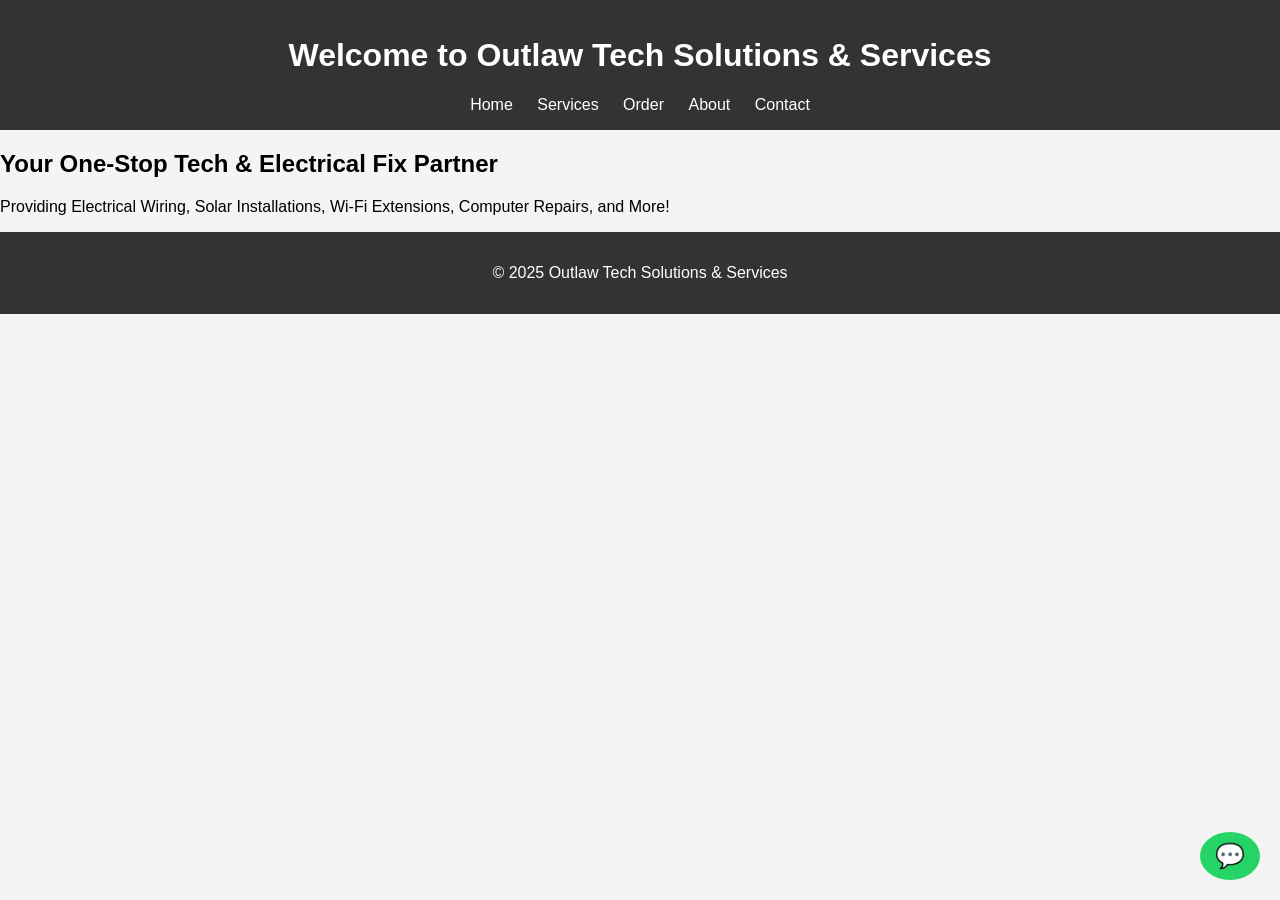
==== index.html @ 9701a8b5 "Add files via upload" ====
<!DOCTYPE html>
<html lang="en">
<head>
  <meta charset="UTF-8">
  <meta name="viewport" content="width=device-width, initial-scale=1.0">
  <title>Outlaw Tech Solutions & Services</title>
  <link rel="stylesheet" href="style.css">
</head>
<body>
  <header>
    <h1>Welcome to Outlaw Tech Solutions & Services</h1>
    <nav>
      <a href="index.html">Home</a>
      <a href="services.html">Services</a>
      <a href="order.html">Order</a>
      <a href="about.html">About</a>
      <a href="contact.html">Contact</a>
    </nav>
  </header>

  <main>
    <h2>Your One-Stop Tech & Electrical Fix Partner</h2>
    <p>Providing Electrical Wiring, Solar Installations, Wi-Fi Extensions, Computer Repairs, and More!</p>
  </main>

  <footer>
    <p>&copy; 2025 Outlaw Tech Solutions & Services</p>
  </footer>

  <!-- WhatsApp floating button -->
  <a href="https://wa.me/254724003765" class="whatsapp-float" target="_blank">💬</a>
</body>
</html>
---- style.css ----
body {
  font-family: Arial, sans-serif;
  margin: 0;
  padding: 0;
  background: #f4f4f4;
}
header, footer {
  background: #333;
  color: white;
  text-align: center;
  padding: 1em 0;
}
nav a {
  color: white;
  margin: 0 10px;
  text-decoration: none;
}
.whatsapp-float {
  position: fixed;
  bottom: 20px;
  right: 20px;
  background: #25D366;
  color: white;
  font-size: 24px;
  padding: 10px 15px;
  border-radius: 50%;
  text-decoration: none;
}
form {
  background: white;
  padding: 20px;
  margin: 20px auto;
  width: 80%;
  max-width: 500px;
  border-radius: 8px;
  box-shadow: 0 2px 5px rgba(0,0,0,0.1);
}
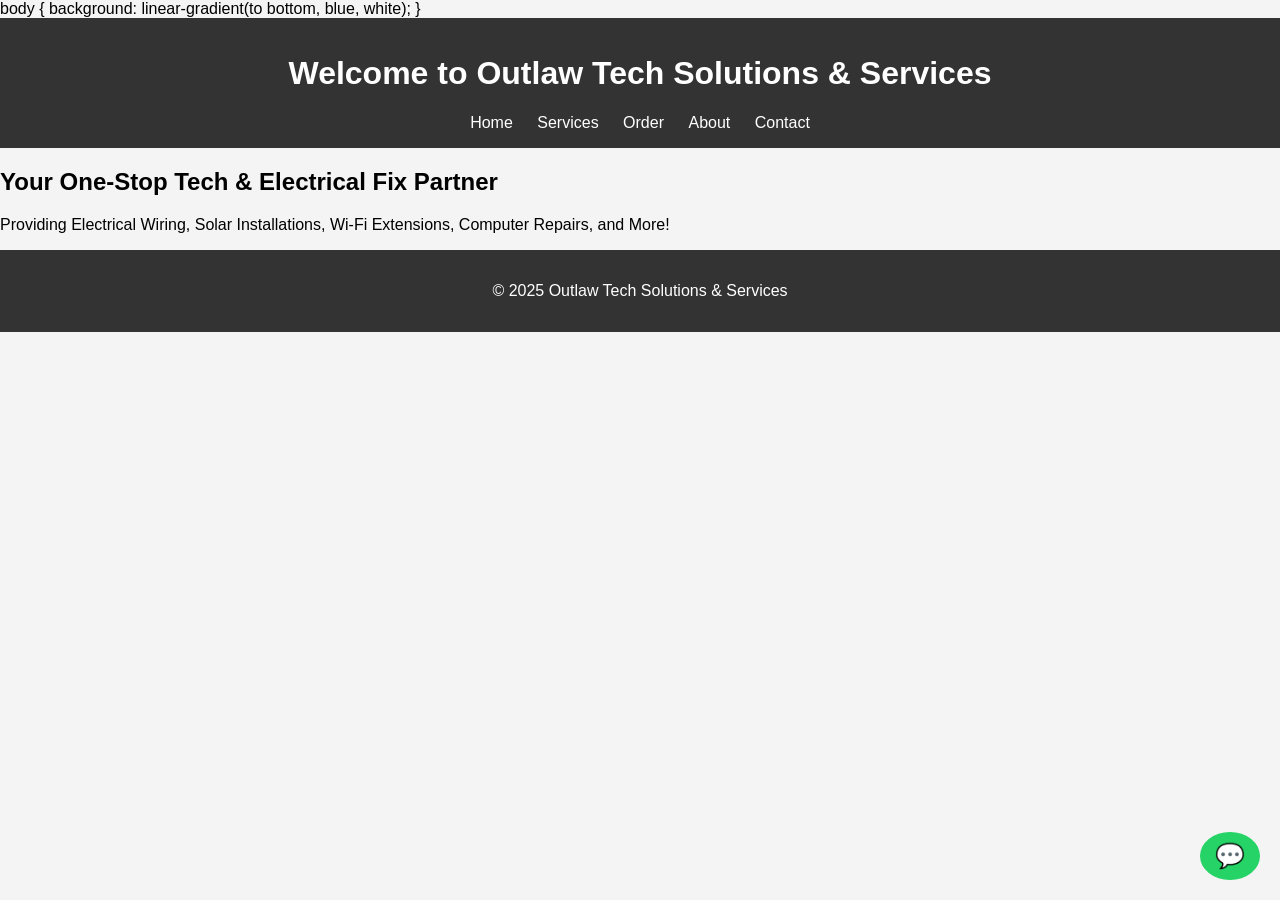
==== commit a08afd2e: "Add files via upload" ====
--- a/index.html
+++ b/index.html
@@ -1,3 +1,4 @@
+body { background: linear-gradient(to bottom, blue, white); }
 <!DOCTYPE html>
 <html lang="en">
 <head>
--- a/style.css
+++ b/style.css
@@ -2,10 +2,12 @@
   font-family: Arial, sans-serif;
   margin: 0;
   padding: 0;
-  background: #f4f4f4;
+  background: linear-gradient(to bottom, blue, white); /* updated */
+    background: #f4f4f4;
 }
 header, footer {
-  background: #333;
+  background: linear-gradient(to bottom, blue, white); /* updated */
+    background: #333;
   color: white;
   text-align: center;
   padding: 1em 0;
@@ -19,7 +21,8 @@
   position: fixed;
   bottom: 20px;
   right: 20px;
-  background: #25D366;
+  background: linear-gradient(to bottom, blue, white); /* updated */
+    background: #25D366;
   color: white;
   font-size: 24px;
   padding: 10px 15px;
@@ -27,7 +30,8 @@
   text-decoration: none;
 }
 form {
-  background: white;
+  background: linear-gradient(to bottom, blue, white); /* updated */
+    background: white;
   padding: 20px;
   margin: 20px auto;
   width: 80%;
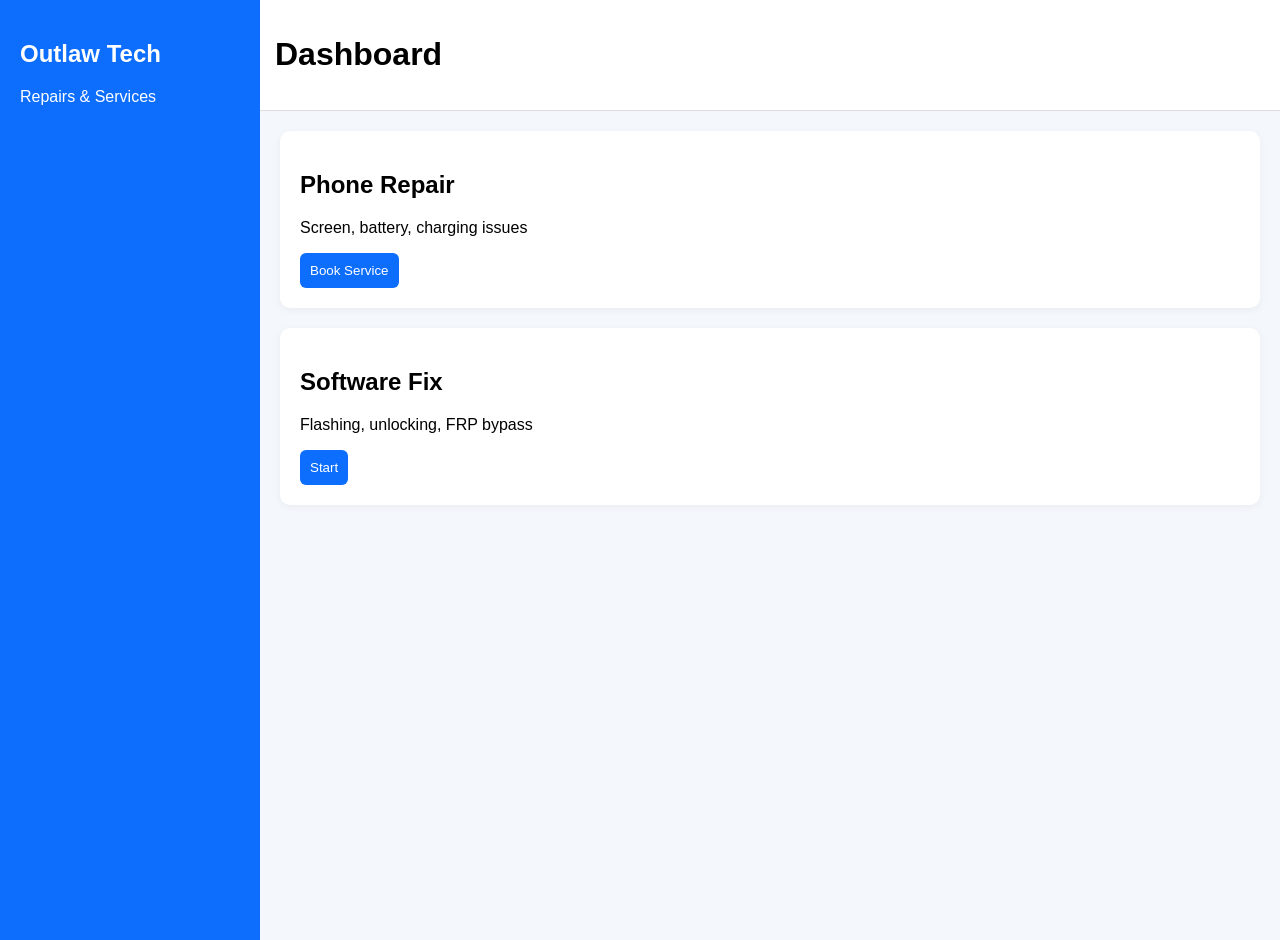
==== commit 515d2762: "Add files via upload" ====
--- a/index.html
+++ b/index.html
@@ -1,34 +1,34 @@
-body { background: linear-gradient(to bottom, blue, white); }
 <!DOCTYPE html>
-<html lang="en">
+<html>
 <head>
-  <meta charset="UTF-8">
-  <meta name="viewport" content="width=device-width, initial-scale=1.0">
-  <title>Outlaw Tech Solutions & Services</title>
-  <link rel="stylesheet" href="style.css">
+<meta charset="UTF-8">
+<title>Outlaw Tech Services</title>
+<link rel="stylesheet" href="style.css">
 </head>
 <body>
-  <header>
-    <h1>Welcome to Outlaw Tech Solutions & Services</h1>
-    <nav>
-      <a href="index.html">Home</a>
-      <a href="services.html">Services</a>
-      <a href="order.html">Order</a>
-      <a href="about.html">About</a>
-      <a href="contact.html">Contact</a>
-    </nav>
-  </header>
 
-  <main>
-    <h2>Your One-Stop Tech & Electrical Fix Partner</h2>
-    <p>Providing Electrical Wiring, Solar Installations, Wi-Fi Extensions, Computer Repairs, and More!</p>
-  </main>
+<div class="sidebar">
+    <h2>Outlaw Tech</h2>
+    <p>Repairs & Services</p>
+</div>
 
-  <footer>
-    <p>&copy; 2025 Outlaw Tech Solutions & Services</p>
-  </footer>
+<div class="main">
+    <div class="header">
+        <h1>Dashboard</h1>
+    </div>
 
-  <!-- WhatsApp floating button -->
-  <a href="https://wa.me/254724003765" class="whatsapp-float" target="_blank">💬</a>
+    <div class="card">
+        <h2>Phone Repair</h2>
+        <p>Screen, battery, charging issues</p>
+        <button>Book Service</button>
+    </div>
+
+    <div class="card">
+        <h2>Software Fix</h2>
+        <p>Flashing, unlocking, FRP bypass</p>
+        <button>Start</button>
+    </div>
+</div>
+
 </body>
-</html>+</html>
--- a/style.css
+++ b/style.css
@@ -1,41 +1,40 @@
 body {
-  font-family: Arial, sans-serif;
-  margin: 0;
-  padding: 0;
-  background: linear-gradient(to bottom, blue, white); /* updated */
-    background: #f4f4f4;
+    margin: 0;
+    font-family: Arial;
+    display: flex;
+    background: #f4f7fb;
 }
-header, footer {
-  background: linear-gradient(to bottom, blue, white); /* updated */
-    background: #333;
-  color: white;
-  text-align: center;
-  padding: 1em 0;
+
+.sidebar {
+    width: 220px;
+    height: 100vh;
+    background: #0d6efd;
+    color: white;
+    padding: 20px;
 }
-nav a {
-  color: white;
-  margin: 0 10px;
-  text-decoration: none;
+
+.main {
+    flex: 1;
 }
-.whatsapp-float {
-  position: fixed;
-  bottom: 20px;
-  right: 20px;
-  background: linear-gradient(to bottom, blue, white); /* updated */
-    background: #25D366;
-  color: white;
-  font-size: 24px;
-  padding: 10px 15px;
-  border-radius: 50%;
-  text-decoration: none;
+
+.header {
+    background: white;
+    padding: 15px;
+    border-bottom: 1px solid #ddd;
 }
-form {
-  background: linear-gradient(to bottom, blue, white); /* updated */
+
+.card {
     background: white;
-  padding: 20px;
-  margin: 20px auto;
-  width: 80%;
-  max-width: 500px;
-  border-radius: 8px;
-  box-shadow: 0 2px 5px rgba(0,0,0,0.1);
-}+    margin: 20px;
+    padding: 20px;
+    border-radius: 10px;
+    box-shadow: 0 2px 8px rgba(0,0,0,0.05);
+}
+
+button {
+    background: #0d6efd;
+    color: white;
+    border: none;
+    padding: 10px;
+    border-radius: 6px;
+}
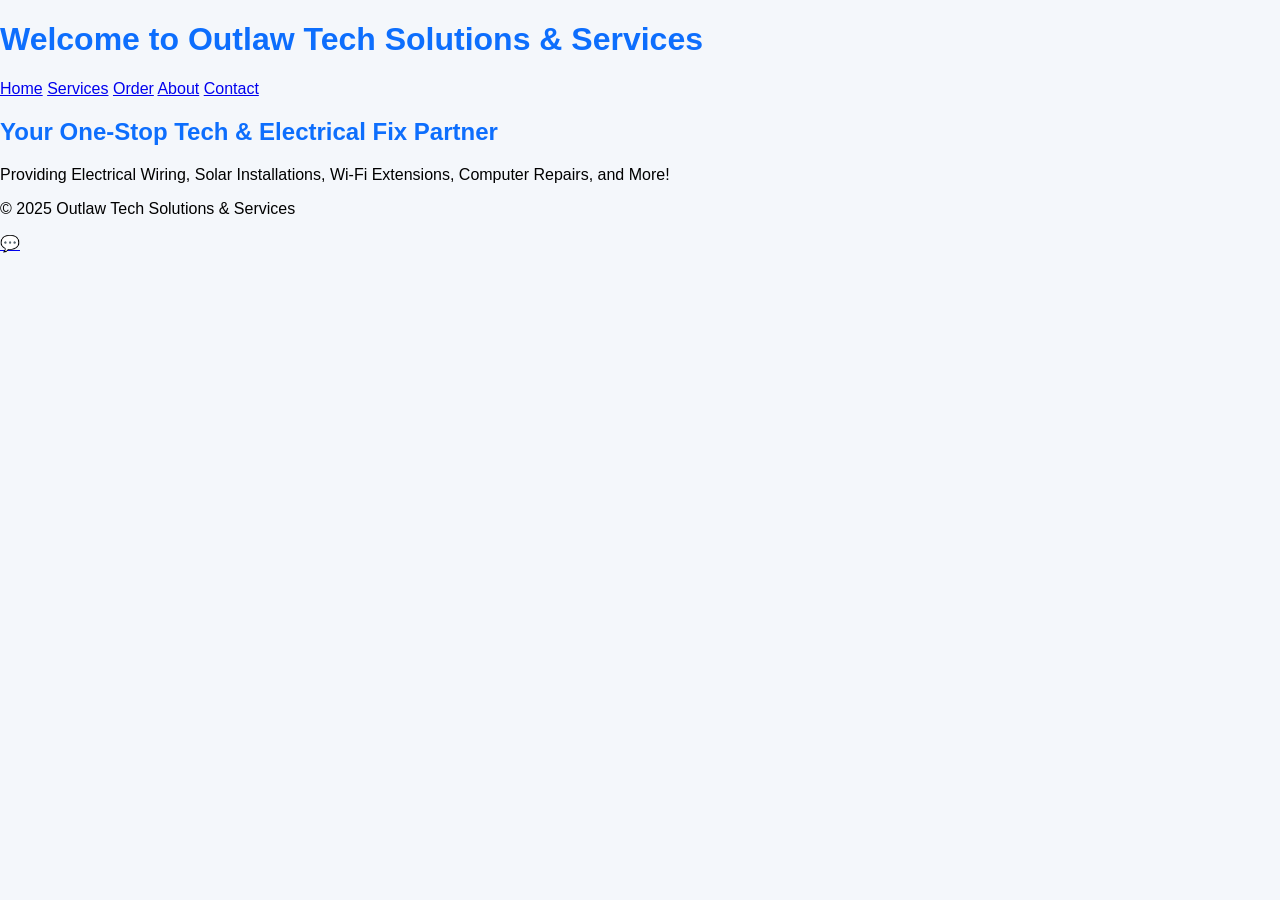
==== commit fd185263: "Add files via upload" ====
--- a/index.html
+++ b/index.html
@@ -1,34 +1,33 @@
 <!DOCTYPE html>
-<html>
+<html lang="en">
 <head>
-<meta charset="UTF-8">
-<title>Outlaw Tech Services</title>
-<link rel="stylesheet" href="style.css">
+  <meta charset="UTF-8">
+  <meta name="viewport" content="width=device-width, initial-scale=1.0">
+  <title>Outlaw Tech Solutions & Services</title>
+  <link rel="stylesheet" href="style.css">
 </head>
 <body>
+  <header>
+    <h1>Welcome to Outlaw Tech Solutions & Services</h1>
+    <nav>
+      <a href="index.html">Home</a>
+      <a href="services.html">Services</a>
+      <a href="order.html">Order</a>
+      <a href="about.html">About</a>
+      <a href="contact.html">Contact</a>
+    </nav>
+  </header>
 
-<div class="sidebar">
-    <h2>Outlaw Tech</h2>
-    <p>Repairs & Services</p>
-</div>
+  <main>
+    <h2>Your One-Stop Tech & Electrical Fix Partner</h2>
+    <p>Providing Electrical Wiring, Solar Installations, Wi-Fi Extensions, Computer Repairs, and More!</p>
+  </main>
 
-<div class="main">
-    <div class="header">
-        <h1>Dashboard</h1>
-    </div>
+  <footer>
+    <p>&copy; 2025 Outlaw Tech Solutions & Services</p>
+  </footer>
 
-    <div class="card">
-        <h2>Phone Repair</h2>
-        <p>Screen, battery, charging issues</p>
-        <button>Book Service</button>
-    </div>
-
-    <div class="card">
-        <h2>Software Fix</h2>
-        <p>Flashing, unlocking, FRP bypass</p>
-        <button>Start</button>
-    </div>
-</div>
-
+  <!-- WhatsApp floating button -->
+  <a href="https://wa.me/254724003765" class="whatsapp-float" target="_blank">💬</a>
 </body>
-</html>
+</html>
--- a/style.css
+++ b/style.css
@@ -1,40 +1,36 @@
 body {
     margin: 0;
-    font-family: Arial;
-    display: flex;
+    font-family: 'Segoe UI', Arial, sans-serif;
     background: #f4f7fb;
 }
-
 .sidebar {
-    width: 220px;
+    width: 230px;
     height: 100vh;
     background: #0d6efd;
     color: white;
     padding: 20px;
 }
-
-.main {
-    flex: 1;
-}
-
 .header {
-    background: white;
-    padding: 15px;
+    background: #ffffff;
+    padding: 15px 20px;
     border-bottom: 1px solid #ddd;
 }
-
+.main {
+    margin-left: 230px;
+    padding: 20px;
+}
 .card {
     background: white;
-    margin: 20px;
+    border-radius: 12px;
     padding: 20px;
-    border-radius: 10px;
+    margin-bottom: 20px;
     box-shadow: 0 2px 8px rgba(0,0,0,0.05);
 }
-
 button {
     background: #0d6efd;
     color: white;
     border: none;
-    padding: 10px;
-    border-radius: 6px;
+    padding: 10px 16px;
+    border-radius: 8px;
 }
+h1, h2 { color: #0d6efd; }
